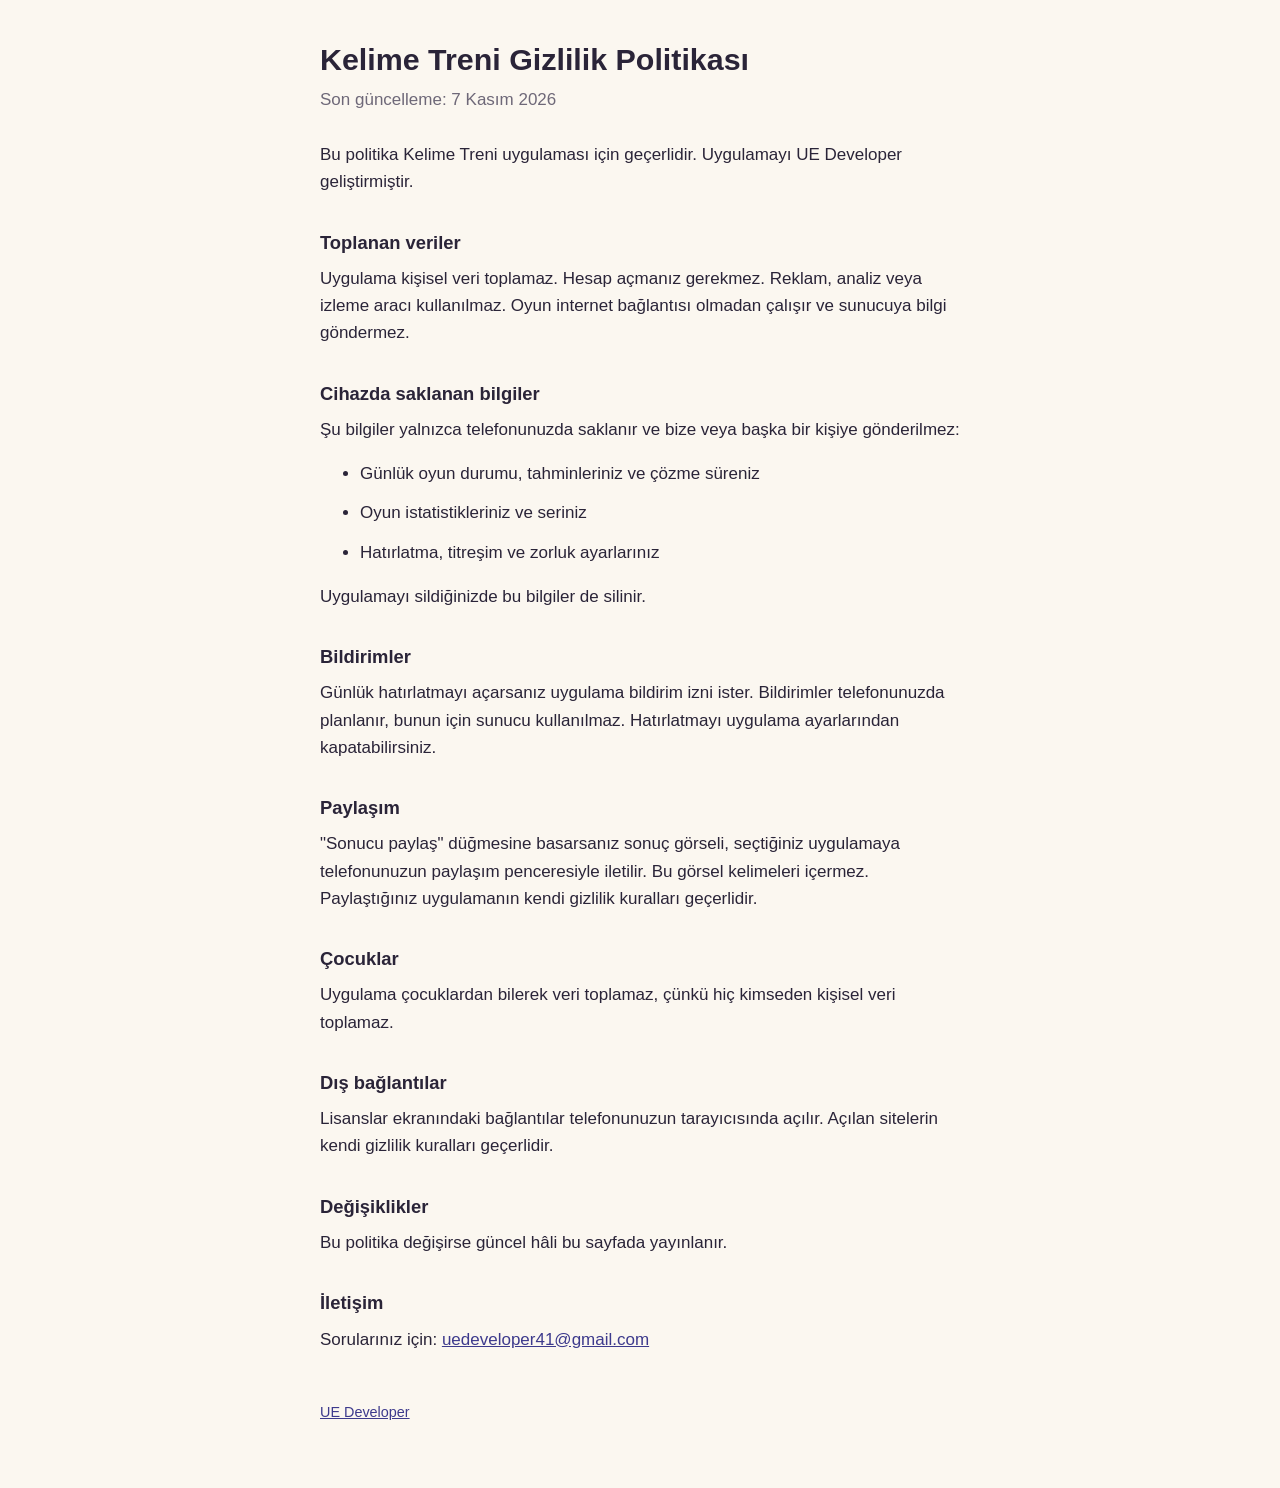
==== kelime-treni/gizlilik/index.html @ 9d5aad79 "UE Developer sitesi ve Kelime Treni gizlilik politikası" ====
<!doctype html>
<html lang="tr">
<head>
  <meta charset="utf-8">
  <meta name="viewport" content="width=device-width, initial-scale=1">
  <title>Kelime Treni Gizlilik Politikası</title>
  <link rel="stylesheet" href="../../style.css">
</head>
<body>
  <main>
    <h1>Kelime Treni Gizlilik Politikası</h1>
    <p class="meta">Son güncelleme: 7 Kasım 2026</p>

    <p>Bu politika Kelime Treni uygulaması için geçerlidir. Uygulamayı UE Developer geliştirmiştir.</p>

    <h2>Toplanan veriler</h2>
    <p>Uygulama kişisel veri toplamaz. Hesap açmanız gerekmez. Reklam, analiz veya izleme aracı kullanılmaz. Oyun internet bağlantısı olmadan çalışır ve sunucuya bilgi göndermez.</p>

    <h2>Cihazda saklanan bilgiler</h2>
    <p>Şu bilgiler yalnızca telefonunuzda saklanır ve bize veya başka bir kişiye gönderilmez:</p>
    <ul>
      <li>Günlük oyun durumu, tahminleriniz ve çözme süreniz</li>
      <li>Oyun istatistikleriniz ve seriniz</li>
      <li>Hatırlatma, titreşim ve zorluk ayarlarınız</li>
    </ul>
    <p>Uygulamayı sildiğinizde bu bilgiler de silinir.</p>

    <h2>Bildirimler</h2>
    <p>Günlük hatırlatmayı açarsanız uygulama bildirim izni ister. Bildirimler telefonunuzda planlanır, bunun için sunucu kullanılmaz. Hatırlatmayı uygulama ayarlarından kapatabilirsiniz.</p>

    <h2>Paylaşım</h2>
    <p>"Sonucu paylaş" düğmesine basarsanız sonuç görseli, seçtiğiniz uygulamaya telefonunuzun paylaşım penceresiyle iletilir. Bu görsel kelimeleri içermez. Paylaştığınız uygulamanın kendi gizlilik kuralları geçerlidir.</p>

    <h2>Çocuklar</h2>
    <p>Uygulama çocuklardan bilerek veri toplamaz, çünkü hiç kimseden kişisel veri toplamaz.</p>

    <h2>Dış bağlantılar</h2>
    <p>Lisanslar ekranındaki bağlantılar telefonunuzun tarayıcısında açılır. Açılan sitelerin kendi gizlilik kuralları geçerlidir.</p>

    <h2>Değişiklikler</h2>
    <p>Bu politika değişirse güncel hâli bu sayfada yayınlanır.</p>

    <h2>İletişim</h2>
    <p>Sorularınız için: <a href="mailto:uedeveloper41@gmail.com">uedeveloper41@gmail.com</a></p>

    <footer><a href="../../">UE Developer</a></footer>
  </main>
</body>
</html>
---- style.css ----
:root { --bg: #FBF7F0; --text: #2A2438; --muted: #6E6878; --accent: #3D3A8C; --line: #D8D0C3; }
@media (prefers-color-scheme: dark) {
  :root { --bg: #17151F; --text: #F4F0E8; --muted: #A9A3B3; --accent: #8E8AE6; --line: #3B3746; }
}
* { box-sizing: border-box; }
body { margin: 0; background: var(--bg); color: var(--text); font: 17px/1.6 -apple-system, BlinkMacSystemFont, "Segoe UI", Roboto, sans-serif; }
main { max-width: 680px; margin: 0 auto; padding: 40px 20px 64px; }
h1 { font-size: 1.9rem; line-height: 1.25; margin: 0 0 8px; }
h2 { font-size: 1.15rem; margin: 32px 0 8px; }
p, li { margin: 0 0 12px; }
.meta { color: var(--muted); margin-bottom: 28px; }
a { color: var(--accent); }
ul.apps { list-style: none; padding: 0; }
ul.apps li { border-top: 1px solid var(--line); padding: 16px 0; }
footer { margin-top: 48px; color: var(--muted); font-size: 0.9rem; }
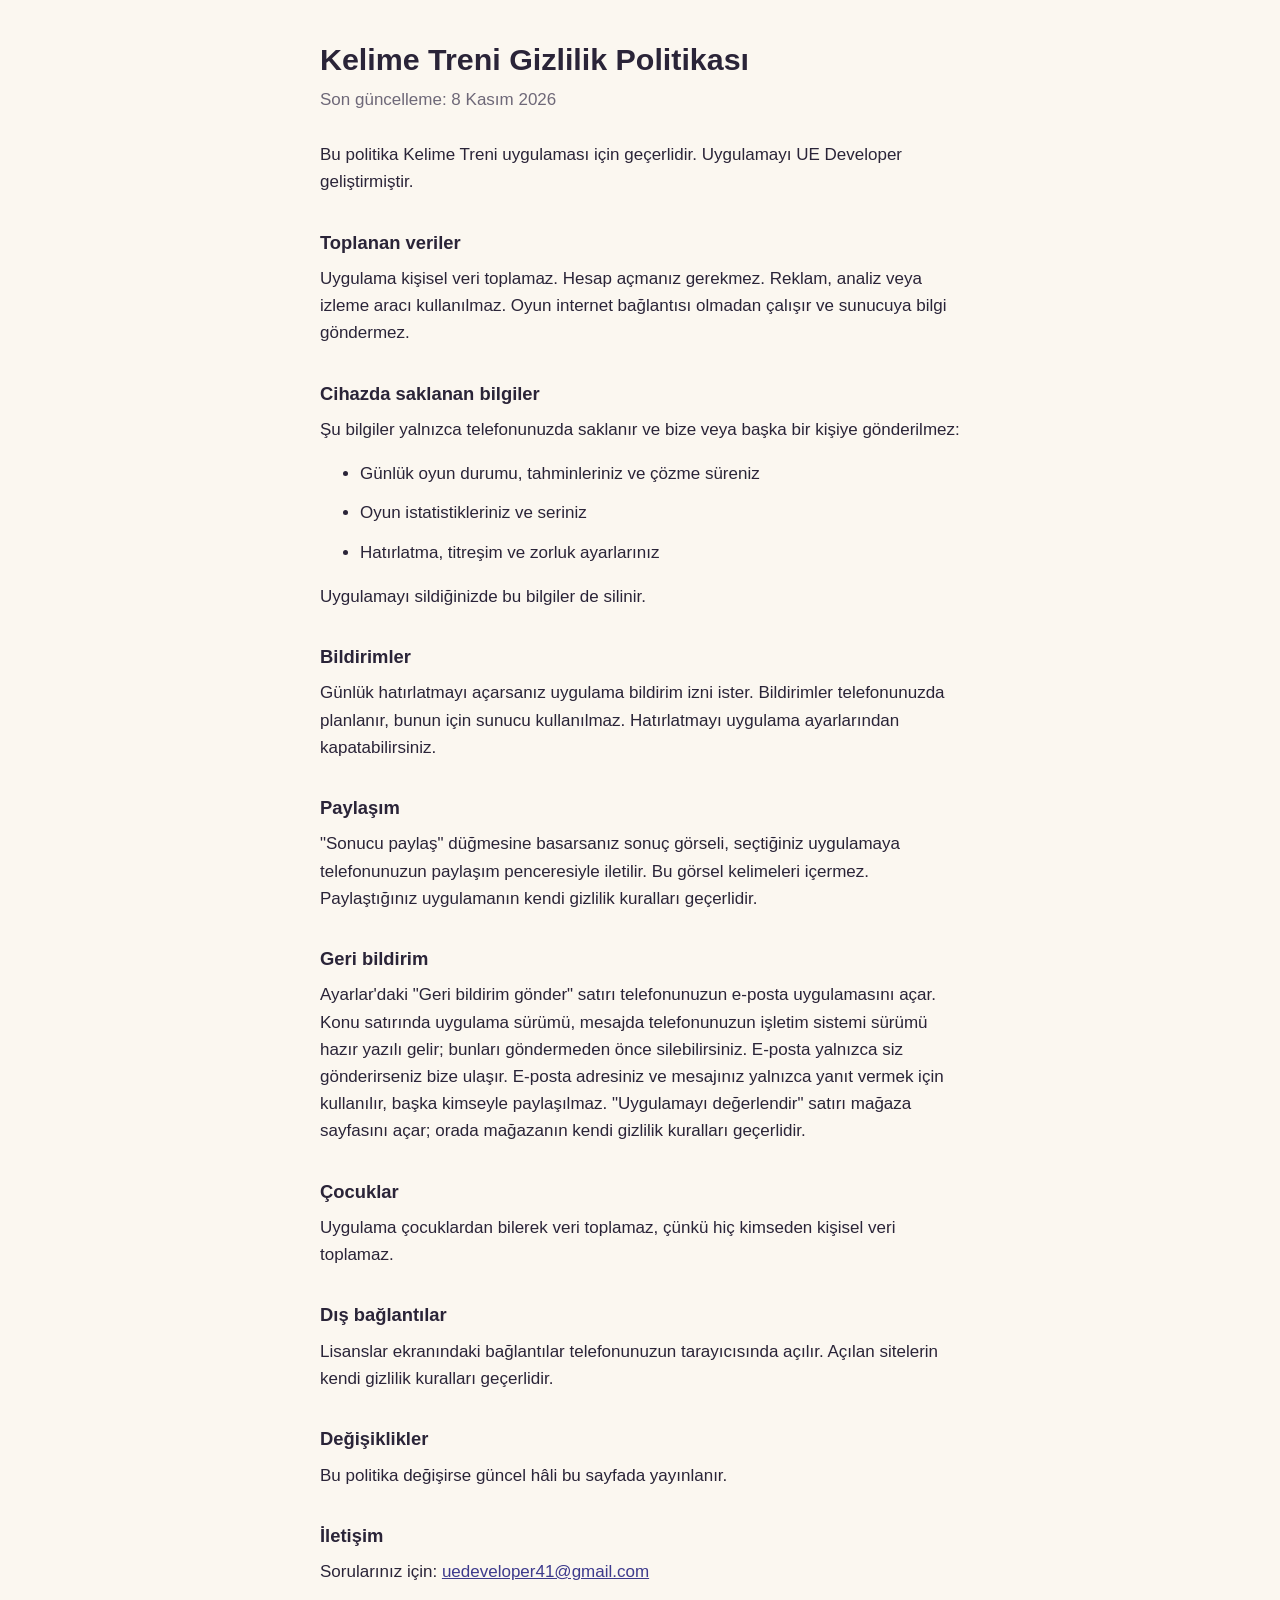
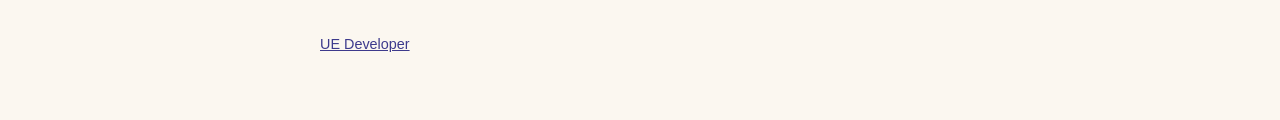
==== commit 337f2301: "Kelime Treni gizlilik: geri bildirim bölümü" ====
--- a/kelime-treni/gizlilik/index.html
+++ b/kelime-treni/gizlilik/index.html
@@ -9,7 +9,7 @@
 <body>
   <main>
     <h1>Kelime Treni Gizlilik Politikası</h1>
-    <p class="meta">Son güncelleme: 7 Kasım 2026</p>
+    <p class="meta">Son güncelleme: 8 Kasım 2026</p>
 
     <p>Bu politika Kelime Treni uygulaması için geçerlidir. Uygulamayı UE Developer geliştirmiştir.</p>
 
@@ -31,6 +31,9 @@
     <h2>Paylaşım</h2>
     <p>"Sonucu paylaş" düğmesine basarsanız sonuç görseli, seçtiğiniz uygulamaya telefonunuzun paylaşım penceresiyle iletilir. Bu görsel kelimeleri içermez. Paylaştığınız uygulamanın kendi gizlilik kuralları geçerlidir.</p>
 
+    <h2>Geri bildirim</h2>
+    <p>Ayarlar'daki "Geri bildirim gönder" satırı telefonunuzun e-posta uygulamasını açar. Konu satırında uygulama sürümü, mesajda telefonunuzun işletim sistemi sürümü hazır yazılı gelir; bunları göndermeden önce silebilirsiniz. E-posta yalnızca siz gönderirseniz bize ulaşır. E-posta adresiniz ve mesajınız yalnızca yanıt vermek için kullanılır, başka kimseyle paylaşılmaz. "Uygulamayı değerlendir" satırı mağaza sayfasını açar; orada mağazanın kendi gizlilik kuralları geçerlidir.</p>
+
     <h2>Çocuklar</h2>
     <p>Uygulama çocuklardan bilerek veri toplamaz, çünkü hiç kimseden kişisel veri toplamaz.</p>
 
